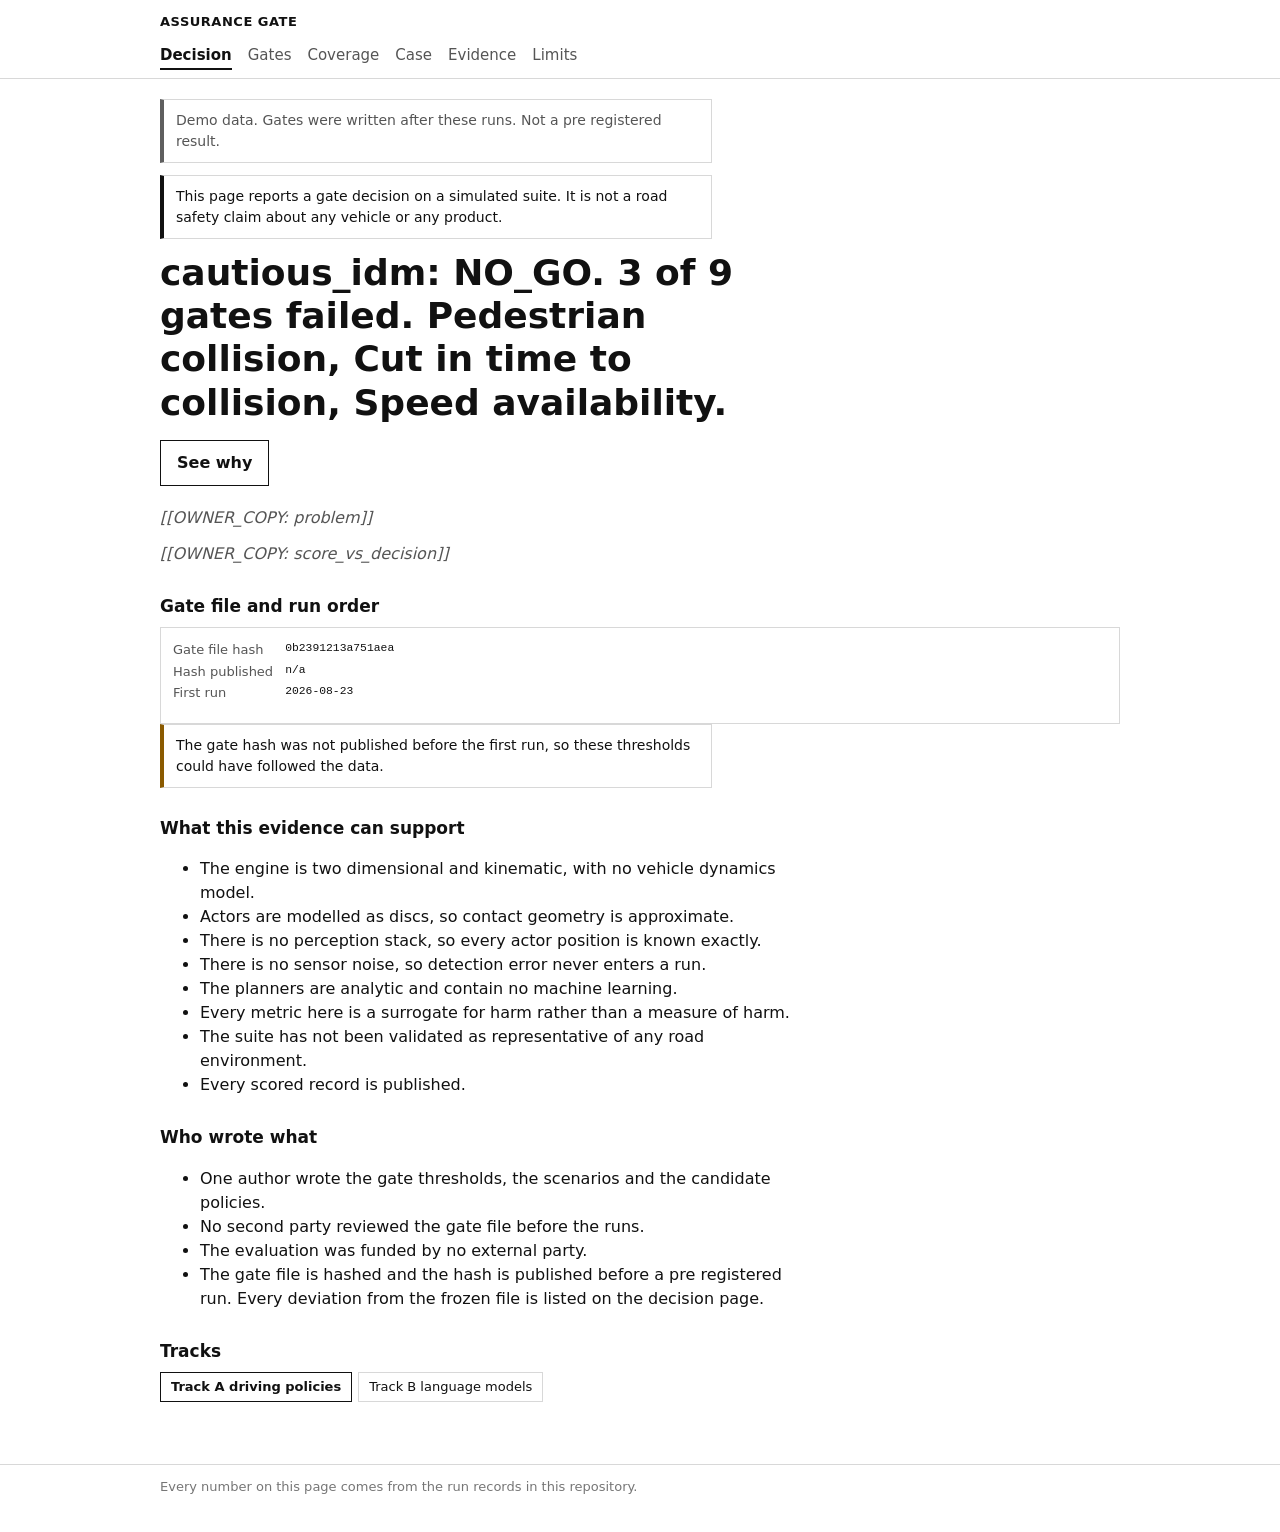
==== site/index.html @ 62973eb0 "Assurance Gate v1.0 one shot build: engine, adapters, demo suite, dashboard, lint, CI, publish flow " ====
<!DOCTYPE html>
<html lang="en">
<head>
<meta charset="utf-8">
<meta name="viewport" content="width=device-width, initial-scale=1">
<title>Assurance Gate</title>
<meta name="description" content="A release gate report for autonomy candidates. Gates, coverage, assurance case and evidence.">
<meta property="og:title" content="Assurance Gate">
<meta property="og:description" content="A release gate report for autonomy candidates.">
<meta property="og:image" content="assets/og.png">
<meta property="og:type" content="website">
<link rel="icon" href="assets/favicon.svg" type="image/svg+xml">
<link rel="stylesheet" href="styles.css">
</head>
<body>
<a class="skip" href="#view" data-s="app.skip">Skip to content</a>
<header class="top">
  <div class="wrap">
    <p class="brand" data-s="app.title">Assurance Gate</p>
    <nav aria-label="Pages">
      <ul class="nav" id="nav">
        <li><a href="#/" data-route="/" data-s="nav.decision">Decision</a></li>
        <li><a href="#/gates" data-route="/gates" data-s="nav.gates">Gates</a></li>
        <li><a href="#/coverage" data-route="/coverage" data-s="nav.coverage">Coverage</a></li>
        <li><a href="#/case" data-route="/case" data-s="nav.case">Case</a></li>
        <li><a href="#/evidence" data-route="/evidence" data-s="nav.evidence">Evidence</a></li>
        <li><a href="#/limits" data-route="/limits" data-s="nav.limits">Limits</a></li>
      </ul>
    </nav>
  </div>
</header>
<main id="view" class="wrap" tabindex="-1">
  <p class="loading" data-s="app.loading">Loading the report.</p>
</main>
<footer class="foot">
  <div class="wrap">
    <p id="foot-note" data-s="app.footer">Every number on this page comes from the run records in this repository.</p>
  </div>
</footer>
<script src="app.js"></script>
</body>
</html>
---- site/styles.css ----
/* Assurance Gate. Black and white, colour for status only. */

:root {
  --ink: #111111;
  --ink-2: #555555;
  --ink-3: #767676;
  --paper: #ffffff;
  --rule: #d8d8d8;
  --rule-2: #efefef;
  --pass: #1a7f37;
  --fail: #b3261e;
  --warn: #8a5a00;
  --grey: #5f5f5f;
  --gutter: 16px;
  --sans: "Inter Tight", ui-sans-serif, system-ui, -apple-system, "Segoe UI", Roboto, Helvetica, Arial, sans-serif;
  --mono: ui-monospace, SFMono-Regular, "SF Mono", Menlo, Consolas, "Liberation Mono", monospace;
}

* { box-sizing: border-box; }

html { -webkit-text-size-adjust: 100%; }

body {
  margin: 0;
  background: var(--paper);
  color: var(--ink);
  font-family: var(--sans);
  font-size: 16px;
  line-height: 1.5;
  text-align: left;
  overflow-wrap: break-word;
}

.wrap {
  max-width: 62rem;
  margin: 0 auto;
  padding-left: var(--gutter);
  padding-right: var(--gutter);
}

a { color: inherit; text-decoration: underline; text-underline-offset: 2px; }
a:hover { text-decoration-thickness: 2px; }

:focus-visible { outline: 2px solid var(--ink); outline-offset: 2px; }

.skip {
  position: absolute;
  left: -9999px;
  top: 0;
  background: var(--paper);
  padding: 8px 12px;
  z-index: 10;
}
.skip:focus { left: 8px; }

/* Header and navigation ---------------------------------------------------- */

.top { border-bottom: 1px solid var(--rule); }
.top .wrap { padding-top: 12px; padding-bottom: 8px; }

.brand {
  margin: 0 0 8px;
  font-weight: 600;
  letter-spacing: 0.04em;
  text-transform: uppercase;
  font-size: 0.8125rem;
}

.nav {
  list-style: none;
  display: flex;
  flex-wrap: wrap;
  gap: 4px 16px;
  margin: 0;
  padding: 0;
  font-size: 0.9375rem;
}
.nav a { text-decoration: none; color: var(--ink-2); padding: 4px 0; display: inline-block; }
.nav a[aria-current="page"] { color: var(--ink); font-weight: 600; box-shadow: inset 0 -2px 0 var(--ink); }

main { padding-top: 20px; padding-bottom: 48px; outline: none; }

.foot { border-top: 1px solid var(--rule); color: var(--ink-3); font-size: 0.8125rem; }
.foot .wrap { padding-top: 12px; padding-bottom: 24px; }

/* Type --------------------------------------------------------------------- */

h1 { font-size: 1.5rem; font-weight: 600; margin: 0 0 12px; line-height: 1.25; }
h2 { font-size: 1.0625rem; font-weight: 600; margin: 28px 0 8px; }
h3 { font-size: 0.9375rem; font-weight: 600; margin: 18px 0 6px; }
p { margin: 0 0 12px; max-width: 62ch; }
ul, ol { max-width: 62ch; }

.headline {
  font-size: 1.75rem;
  line-height: 1.2;
  font-weight: 600;
  margin: 12px 0 16px;
  max-width: 22ch;
}
@media (min-width: 40rem) { .headline { font-size: 2.25rem; max-width: 26ch; } }

.lede { font-size: 1rem; color: var(--ink-2); }
.small { font-size: 0.8125rem; color: var(--ink-2); }
.num { font-family: var(--mono); font-variant-numeric: tabular-nums; font-size: 0.875em; }
.owner { color: var(--ink-2); font-style: italic; }

/* Banners and ribbons ------------------------------------------------------ */

.ribbon, .banner, .note {
  border: 1px solid var(--rule);
  padding: 10px 12px;
  margin: 0 0 12px;
  font-size: 0.875rem;
  max-width: 62ch;
}
.ribbon { border-left: 4px solid var(--grey); color: var(--ink-2); }
.banner { border-left: 4px solid var(--ink); }
.note.warn { border-left: 4px solid var(--warn); }
.note.bad { border-left: 4px solid var(--fail); }

/* Buttons ------------------------------------------------------------------ */

button {
  font: inherit;
  color: inherit;
  background: var(--paper);
  border: 1px solid var(--ink);
  padding: 10px 16px;
  cursor: pointer;
  text-align: left;
}
button:hover { background: var(--rule-2); }

.btn-main { font-weight: 600; margin-bottom: 20px; }

.chip {
  border: 1px solid var(--rule);
  padding: 4px 10px;
  font-size: 0.8125rem;
  margin: 0 6px 6px 0;
}
.chip[aria-pressed="true"] { border-color: var(--ink); font-weight: 600; }

.toolbar { display: flex; flex-wrap: wrap; align-items: baseline; gap: 0; margin-bottom: 8px; }
.filter-label { min-width: 4.5rem; margin-right: 8px; }
.toolbar input[type="search"] {
  font: inherit;
  padding: 8px 10px;
  border: 1px solid var(--rule);
  width: 100%;
  max-width: 22rem;
  margin-bottom: 8px;
}

/* Status colour ------------------------------------------------------------ */

.st { font-weight: 600; font-size: 0.8125rem; letter-spacing: 0.02em; }
.st-pass { color: var(--pass); }
.st-fail { color: var(--fail); }
.st-conditional, .st-sparse { color: var(--warn); }
.st-not_applicable, .st-info { color: var(--grey); }

.struck { text-decoration: line-through; color: var(--fail); }

/* Tables ------------------------------------------------------------------- */

.scroll { overflow-x: auto; margin: 0 0 12px; }

table { border-collapse: collapse; width: 100%; font-size: 0.875rem; }
caption { text-align: left; font-size: 0.8125rem; color: var(--ink-2); padding-bottom: 6px; }
th, td { text-align: left; padding: 8px 10px 8px 0; border-bottom: 1px solid var(--rule-2); vertical-align: top; }
th { font-weight: 600; border-bottom: 1px solid var(--rule); white-space: nowrap; }
tbody tr:hover { background: var(--rule-2); }
tbody tr.focus { box-shadow: inset 3px 0 0 var(--ink); background: var(--rule-2); }
td.n { font-family: var(--mono); font-variant-numeric: tabular-nums; }
td.n, th.n { white-space: nowrap; }

.row-btn {
  border: 0;
  padding: 0;
  background: none;
  text-decoration: underline;
  text-underline-offset: 2px;
  font-weight: 600;
}
.row-btn:hover { background: none; }

details { border-bottom: 1px solid var(--rule-2); padding: 6px 0; }
summary { cursor: pointer; font-size: 0.875rem; }
details[open] summary { font-weight: 600; }

/* Cards -------------------------------------------------------------------- */

.cards { display: grid; gap: 12px; grid-template-columns: 1fr; padding: 0; margin: 12px 0; list-style: none; }
@media (min-width: 40rem) { .cards { grid-template-columns: 1fr 1fr; } }

.card { border: 1px solid var(--rule); padding: 12px; }
.card h3 { margin-top: 0; font-family: var(--mono); font-size: 0.875rem; }
.card img { width: 100%; height: auto; display: block; border: 1px solid var(--rule-2); margin-bottom: 8px; }
.card > dl, .card dl { display: grid; grid-template-columns: auto 1fr; gap: 2px 12px; margin: 0 0 8px; font-size: 0.8125rem; }
.card dt { color: var(--ink-2); }
.card dd { margin: 0; font-family: var(--mono); font-variant-numeric: tabular-nums; }

.example { border: 1px solid var(--ink); padding: 12px; margin: 12px 0; max-width: 62ch; }

/* Coverage matrix ---------------------------------------------------------- */

.bins { display: flex; flex-wrap: wrap; gap: 6px; margin: 0 0 10px; padding: 0; list-style: none; }
.bin {
  border: 1px solid var(--rule);
  padding: 6px 8px;
  min-width: 5.5rem;
  font-size: 0.75rem;
}
.bin .n { display: block; font-family: var(--mono); font-size: 1rem; font-weight: 600; }
.bin.empty { border-color: var(--fail); color: var(--fail); }
.bin.sparse { border-color: var(--warn); color: var(--warn); }
.bin a { text-decoration: none; }

/* Assurance case tree ------------------------------------------------------ */

.tree, .tree ul { list-style: none; margin: 0; padding: 0; }
.tree ul { margin-left: 10px; padding-left: 12px; border-left: 1px solid var(--rule); }
.tree li { margin: 8px 0; }
.node { max-width: 62ch; }
summary > .node { display: inline-block; vertical-align: top; max-width: calc(100% - 1.5rem); }
.tree summary { list-style-position: outside; }
.tag {
  display: inline-block;
  font-size: 0.6875rem;
  letter-spacing: 0.06em;
  text-transform: uppercase;
  border: 1px solid var(--rule);
  padding: 1px 6px;
  margin-right: 8px;
  color: var(--ink-2);
}
.node.defeater { border: 1px dashed var(--ink-3); padding: 8px 10px; }
.node.current { box-shadow: inset 3px 0 0 var(--ink); padding-left: 10px; }

/* Utility ------------------------------------------------------------------ */

.stack > * + * { margin-top: 4px; }
.hide { display: none; }

@media (prefers-reduced-motion: no-preference) {
  html { scroll-behavior: smooth; }
}
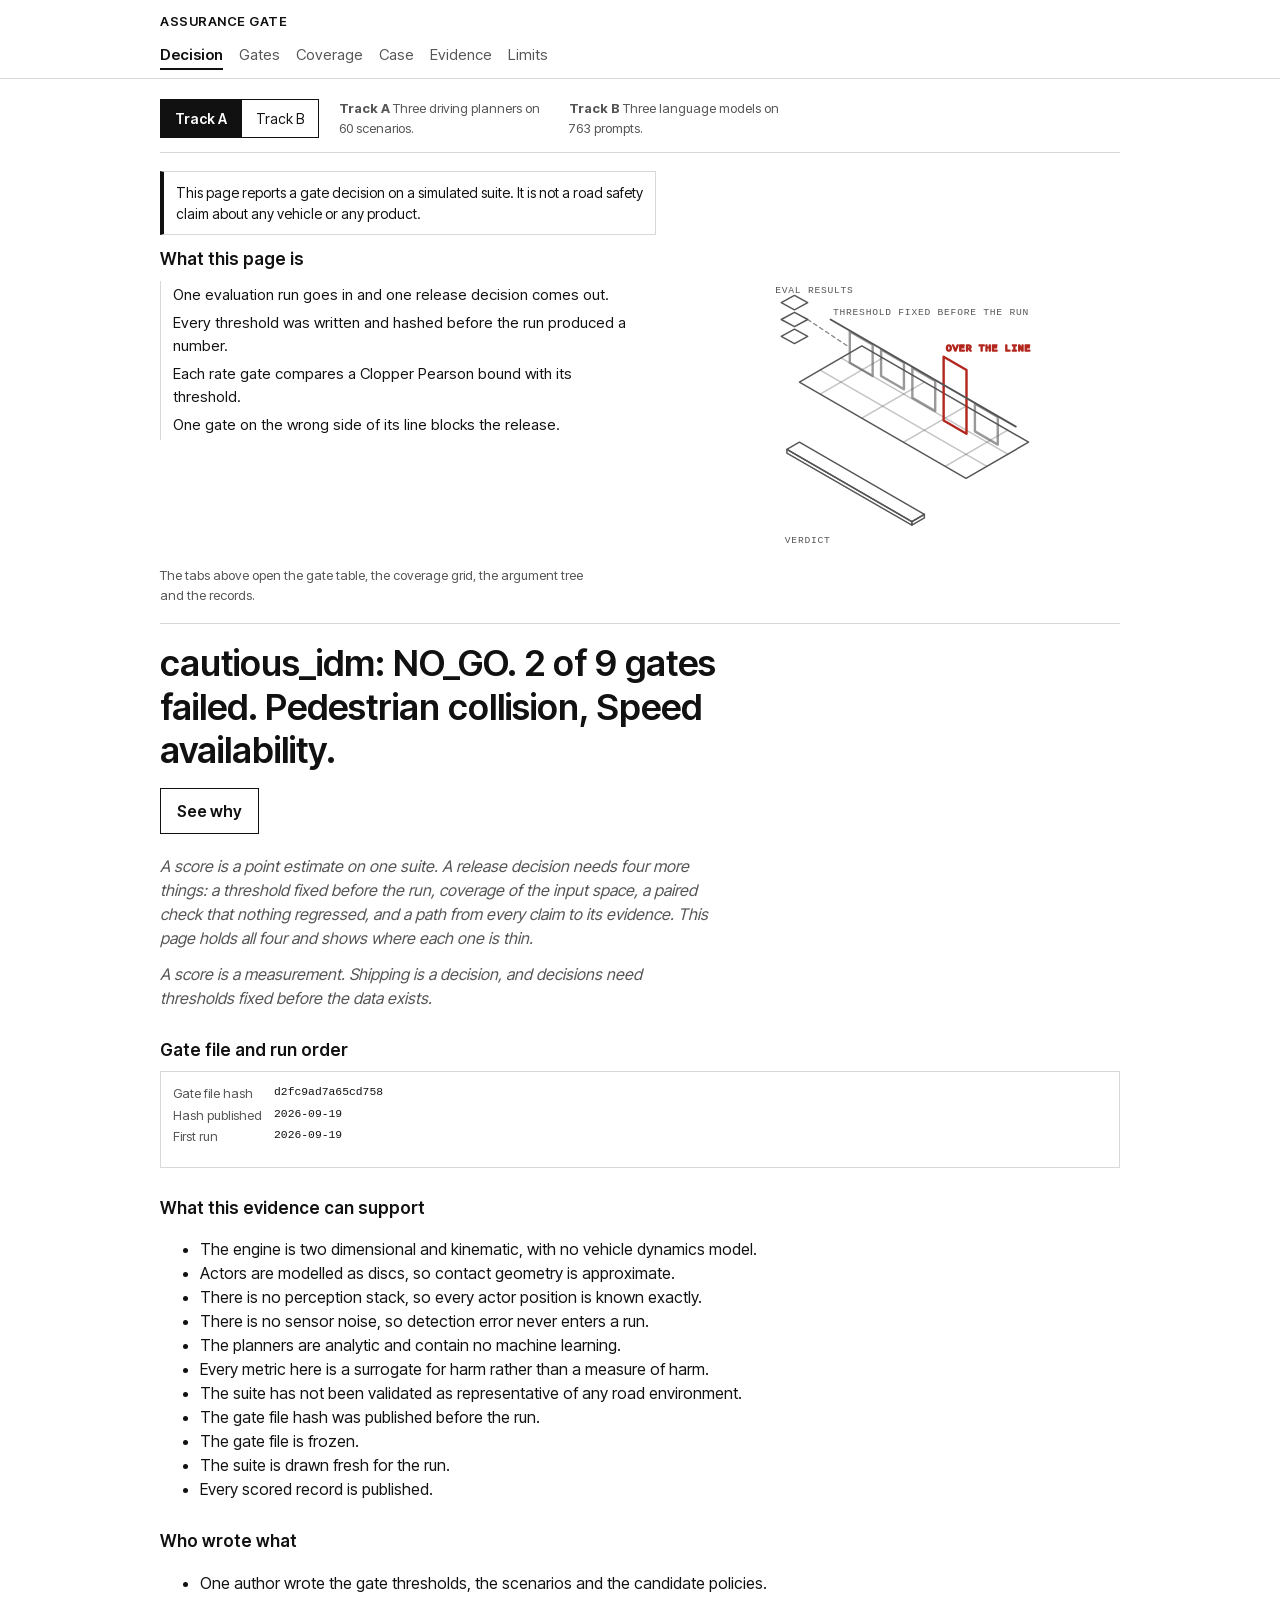
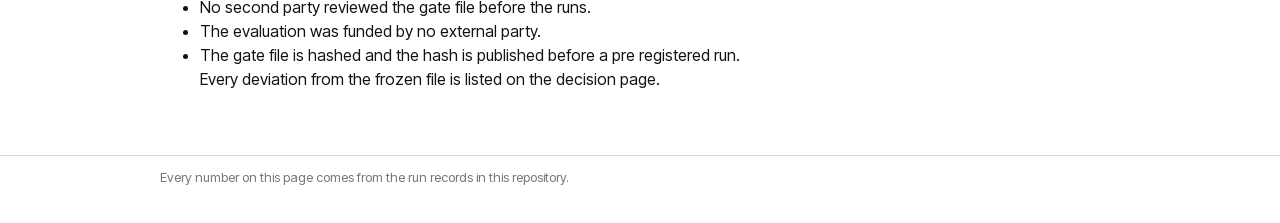
==== commit 4fffc35d: "Layout shift: preload the font, give main a viewport minimum height Co-Authored-By: Claude Fable 5.1" ====
--- a/site/index.html
+++ b/site/index.html
@@ -10,6 +10,7 @@
 <meta property="og:image" content="assets/og.png">
 <meta property="og:type" content="website">
 <link rel="icon" href="assets/favicon.svg" type="image/svg+xml">
+<link rel="preload" href="assets/fonts/InterTight-var-latin.woff2" as="font" type="font/woff2" crossorigin>
 <link rel="stylesheet" href="styles.css">
 </head>
 <body>
--- a/site/styles.css
+++ b/site/styles.css
@@ -78,7 +78,7 @@
 .nav a { text-decoration: none; color: var(--ink-2); padding: 4px 0; display: inline-block; }
 .nav a[aria-current="page"] { color: var(--ink); font-weight: 600; box-shadow: inset 0 -2px 0 var(--ink); }
 
-main { padding-top: 20px; padding-bottom: 48px; outline: none; }
+main { padding-top: 20px; padding-bottom: 48px; outline: none; min-height: 100vh; }
 
 .foot { border-top: 1px solid var(--rule); color: var(--ink-3); font-size: 0.8125rem; }
 .foot .wrap { padding-top: 12px; padding-bottom: 24px; }
@@ -247,3 +247,173 @@
 @media (prefers-reduced-motion: no-preference) {
   html { scroll-behavior: smooth; }
 }
+
+/* Typeface ----------------------------------------------------------------- */
+
+@font-face {
+  font-family: "Inter Tight";
+  src: url("assets/fonts/InterTight-var-latin.woff2") format("woff2");
+  font-weight: 100 900;
+  font-style: normal;
+  font-display: swap;
+}
+
+/* Track switch ------------------------------------------------------------- */
+
+.trackbar {
+  display: flex;
+  flex-wrap: wrap;
+  align-items: center;
+  gap: 10px 20px;
+  border-bottom: 1px solid var(--rule);
+  padding-bottom: 14px;
+  margin-bottom: 18px;
+}
+.seg { display: inline-flex; border: 1px solid var(--ink); }
+.seg button {
+  border: 0;
+  border-right: 1px solid var(--ink);
+  padding: 8px 14px;
+  font-size: 0.875rem;
+  text-align: center;
+}
+.seg button:last-child { border-right: 0; }
+.seg button[aria-pressed="true"] {
+  background: var(--ink);
+  color: var(--paper);
+  font-weight: 600;
+}
+.seg button[aria-pressed="true"]:hover { background: #000000; }
+.trackbar .desc { margin: 0; font-size: 0.8125rem; color: var(--ink-2); max-width: 30ch; }
+
+/* Decision opening --------------------------------------------------------- */
+
+.intro { border-bottom: 1px solid var(--rule); padding-bottom: 18px; margin-bottom: 18px; }
+.intro h2 { margin-top: 0; }
+.intro-grid { display: grid; gap: 16px; grid-template-columns: 1fr; align-items: start; }
+@media (min-width: 46rem) {
+  .intro-grid { grid-template-columns: 1fr minmax(16rem, 22rem); gap: 28px; }
+}
+.intro-lines { margin: 0; padding: 0; list-style: none; max-width: 52ch; font-size: 0.9375rem; }
+.intro-lines li { padding: 3px 0 3px 12px; border-left: 1px solid var(--rule); }
+.how-to-read { margin: 14px 0 0; font-size: 0.8125rem; color: var(--ink-2); }
+
+/* Isometric schematic, drawn in the hand of the project cards --------------- */
+
+.schem {
+  display: block;
+  width: 100%;
+  height: auto;
+  max-width: 20rem;
+  color: var(--ink-2);
+  fill: none;
+  stroke: currentColor;
+  stroke-width: 1.2;
+  stroke-linejoin: round;
+  stroke-linecap: round;
+  font-family: var(--mono);
+  font-size: 8px;
+  letter-spacing: 0.08em;
+}
+.schem .hid { stroke-dasharray: 2 3; opacity: 0.5; }
+.schem .hair { opacity: 0.35; }
+.schem .link { stroke-dasharray: 3 3; opacity: 0.7; }
+.schem .bar { stroke-width: 2; opacity: 0.6; }
+.schem .hot, .schem .bar.hot { stroke: var(--fail); opacity: 1; }
+.schem .lead { stroke-width: 1.6; }
+.schem text {
+  fill: var(--ink-2);
+  stroke: none;
+  text-transform: uppercase;
+}
+
+/* Gate figures ------------------------------------------------------------- */
+
+.gfig { display: block; width: 100%; height: auto; max-width: 34rem; }
+.gfig .axis { stroke: var(--rule); stroke-width: 1; }
+.gfig .zone { stroke: var(--rule); stroke-width: 1; stroke-dasharray: 3 3; }
+.gfig .iv { stroke-width: 6; stroke-linecap: butt; }
+.gfig .tick { stroke-width: 2; }
+.gfig .thr { stroke: var(--ink); stroke-width: 2; }
+.gfig text { fill: var(--ink-2); stroke: none; font-family: var(--mono); font-size: 9px; }
+.gfig .s-pass { stroke: var(--pass); }
+.gfig .s-fail { stroke: var(--fail); }
+.gfig .s-conditional { stroke: var(--warn); }
+.gfig .s-not_applicable { stroke: var(--grey); }
+.gfig .dot-pass { fill: var(--pass); stroke: none; }
+.gfig .dot-fail { fill: var(--fail); stroke: none; }
+.gfig .dot-conditional { fill: var(--warn); stroke: none; }
+.gfig .dot-not_applicable { fill: var(--grey); stroke: none; }
+
+tr.figrow td { padding-top: 0; padding-bottom: 14px; }
+tbody tr.figrow:hover { background: none; }
+.figline { margin: 4px 0 0; font-size: 0.8125rem; color: var(--ink-2); }
+.figlegend { font-size: 0.8125rem; color: var(--ink-2); max-width: 62ch; }
+
+/* Coverage heatmap --------------------------------------------------------- */
+
+.grid { border: 1px solid var(--rule); }
+.grid th, .grid td { border: 1px solid var(--rule-2); padding: 8px 10px; }
+.grid thead th { border-bottom: 1px solid var(--rule); }
+.grid tbody tr:hover { background: none; }
+.grid th[scope="row"] { font-weight: 400; color: var(--ink-2); font-size: 0.8125rem; min-width: 9rem; }
+.cell { min-width: 6.5rem; }
+.cell-n { display: block; font-family: var(--mono); font-variant-numeric: tabular-nums; font-size: 1rem; font-weight: 600; }
+.cell-range { display: block; font-size: 0.75rem; color: var(--ink-2); }
+.cell-state { display: block; font-size: 0.75rem; font-weight: 600; }
+.cell a { text-decoration: none; }
+.cell a:hover .cell-n { text-decoration: underline; }
+.cell.ok { background: #f4faf6; box-shadow: inset 3px 0 0 var(--pass); }
+.cell.sparse { background: #fdf8ee; box-shadow: inset 3px 0 0 var(--warn); }
+.cell.empty { background: #fdf1f0; box-shadow: inset 3px 0 0 var(--fail); }
+
+.hbar { display: block; width: 100%; height: auto; max-width: 18rem; }
+.hbar rect.fill { fill: var(--ink); }
+.hbar rect.bg { fill: var(--rule-2); }
+
+/* Evidence cards ----------------------------------------------------------- */
+
+.pill {
+  display: inline-block;
+  border: 1px solid currentColor;
+  border-radius: 999px;
+  padding: 1px 9px;
+  font-size: 0.75rem;
+  font-weight: 600;
+  letter-spacing: 0.02em;
+  white-space: nowrap;
+}
+.mini { display: block; width: 100%; height: auto; margin: 0 0 10px; }
+.mini .axis { stroke: var(--rule); stroke-width: 1; }
+.mini .thr { stroke: var(--ink); stroke-width: 1.5; }
+.mini text { fill: var(--ink-2); stroke: none; font-family: var(--mono); font-size: 9px; }
+.mini rect.bg { fill: var(--rule-2); stroke: none; }
+.mini rect.bar-pass { fill: var(--pass); stroke: none; }
+.mini rect.bar-fail { fill: var(--fail); stroke: none; }
+.more { margin: 8px 0 0; }
+
+/* Assurance case tree ------------------------------------------------------ */
+
+.node { padding-left: 10px; box-shadow: inset 2px 0 0 var(--rule-2); }
+.node.goal, .node.strategy { box-shadow: inset 2px 0 0 var(--ink); }
+.node.claim.s-pass { box-shadow: inset 3px 0 0 var(--pass); }
+.node.claim.s-fail { box-shadow: inset 3px 0 0 var(--fail); }
+.node.claim.s-conditional { box-shadow: inset 3px 0 0 var(--warn); }
+.node.claim.s-not_applicable { box-shadow: inset 3px 0 0 var(--grey); }
+.node.defeater { border: 1px dashed var(--ink-3); padding: 8px 10px; box-shadow: none; }
+.tag { border-radius: 999px; }
+.tree li { margin: 10px 0; }
+.node.current { box-shadow: inset 3px 0 0 var(--ink); }
+
+.grid th[scope="row"] { width: 34%; }
+.figrow .gfig { margin-top: 2px; }
+
+/* Figures inside a scrolling table stay inside the viewport. */
+.gfig, .figline { max-width: min(34rem, calc(100vw - 2 * var(--gutter))); }
+.grid .barcell { width: 40%; min-width: 11rem; }
+.grid th.hazname { width: auto; max-width: 22rem; overflow-wrap: anywhere; }
+
+@media (max-width: 40rem) {
+  .grid th[scope="row"] { min-width: 7rem; font-size: 0.75rem; }
+  .cell { min-width: 5.5rem; }
+}
